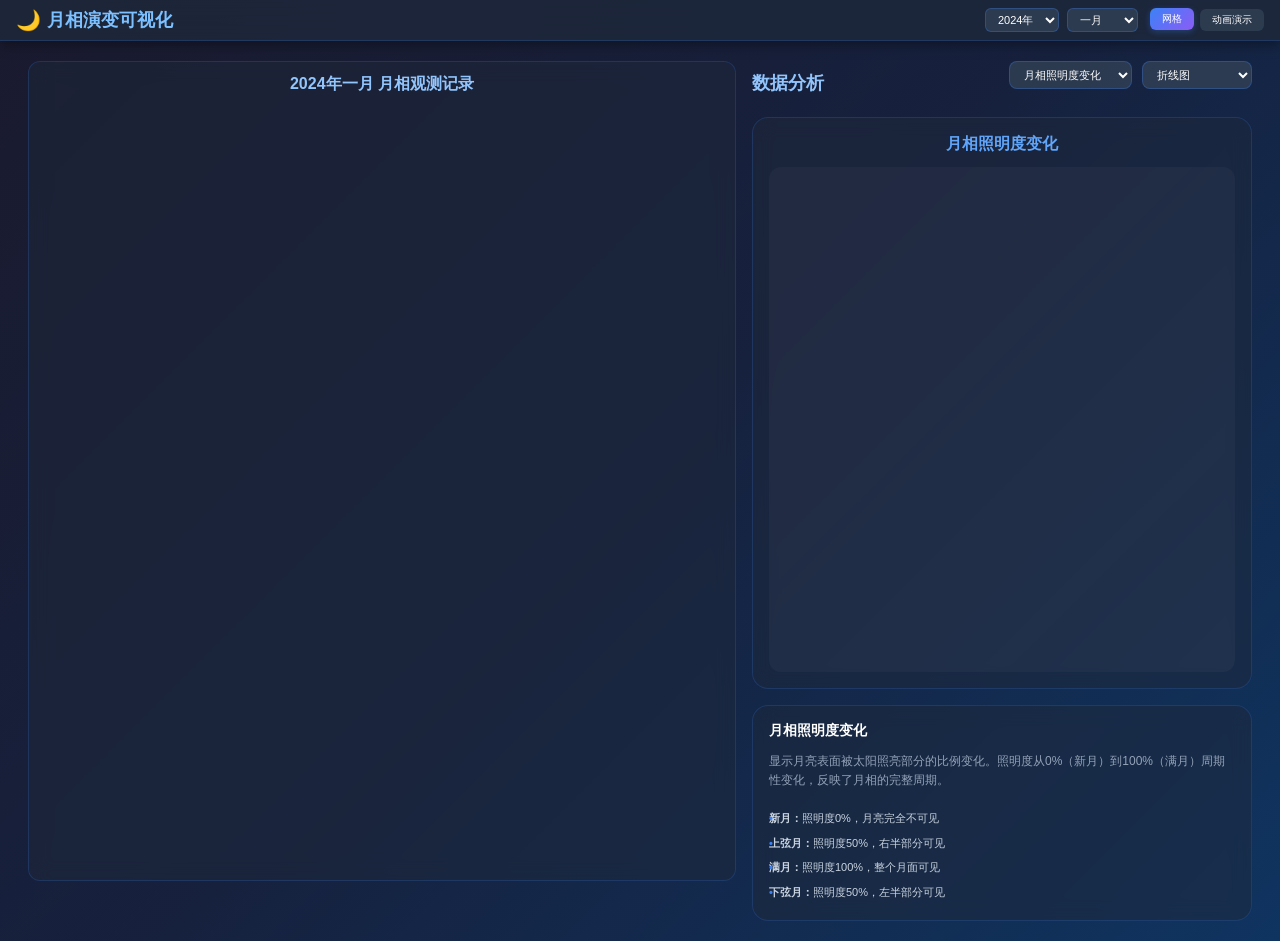
==== index.html @ 0356788e "初始提交：月相可视化项目" ====
<!DOCTYPE html>
<html lang="zh-CN">
<head>
    <meta charset="UTF-8">
    <meta name="viewport" content="width=device-width, initial-scale=1.0">
    <title>月相演变可视化</title>
    <script src="https://d3js.org/d3.v7.min.js"></script>
    <link rel="stylesheet" href="enhanced.css">
    <link rel="stylesheet" href="moon-styles.css">
</head>
<body>
    <!-- 紧凑的顶部控制栏 -->
    <header class="compact-header">
        <div class="compact-controls">
            <div class="title-section">
                <span class="moon-icon">🌙</span>
                <h1>月相演变可视化</h1>
            </div>

            <div class="control-section">
                <div class="date-controls">
                    <select id="year-select" class="compact-select">
                        <option value="2024">2024年</option>
                        <option value="2025">2025年</option>
                    </select>
                    <select id="month-select" class="compact-select">
                        <option value="0">一月</option>
                        <option value="1">二月</option>
                        <option value="2">三月</option>
                        <option value="3">四月</option>
                        <option value="4">五月</option>
                        <option value="5">六月</option>
                        <option value="6">七月</option>
                        <option value="7">八月</option>
                        <option value="8">九月</option>
                        <option value="9">十月</option>
                        <option value="10">十一月</option>
                        <option value="11">十二月</option>
                    </select>
                </div>

                <div class="view-controls">
                    <button id="grid-view-btn" class="mini-btn active">网格</button>
                    <a href="moon-animation-fixed.html" class="mini-btn" style="text-decoration: none; color: inherit; display: inline-block;">动画演示</a>
                </div>
            </div>
        </div>
    </header>

    <!-- 主内容区 - 左右两栏布局 -->
    <main class="main-content">
        <div class="content-layout">
            <!-- 左侧：月相网格 -->
            <section class="left-panel">
                <div id="grid-view" class="view-container">
                    <div class="section-header">
                        <h2 id="grid-title">2024年一月 月相观测记录</h2>
                    </div>
                    <div class="moon-grid" id="moon-grid">
                        <!-- 月相网格将通过JavaScript动态生成 -->
                    </div>
                </div>

                <div id="timeline-view" class="view-container hidden">
                    <div class="section-header">
                        <h2>月相演变时间线</h2>
                    </div>
                    <div class="timeline-container" id="timeline-container">
                        <!-- 时间线视图将通过JavaScript动态生成 -->
                    </div>
                </div>
            </section>

            <!-- 右侧：数据可视化图表 -->
            <section class="right-panel">
                <div class="charts-header">
                    <h2>数据分析</h2>
                    <div class="chart-controls">
                        <select id="parameter-select" class="parameter-select">
                            <option value="illumination">月相照明度变化</option>
                            <option value="distance">地月距离变化</option>
                            <option value="diameter">视直径变化</option>
                            <option value="distribution">月相分布统计</option>
                            <option value="relationship">照明度-距离关系</option>
                        </select>
                        <select id="chart-type-select" class="chart-type-select">
                            <option value="line">折线图</option>
                            <option value="scatter">散点图</option>
                            <option value="bar">柱状图</option>
                        </select>
                    </div>
                </div>

                <!-- 单张大图表容器 -->
                <div class="main-chart-container">
                    <div class="chart-title" id="chart-title">月相照明度变化</div>
                    <div class="main-chart" id="main-chart"></div>
                </div>

                <!-- 参数介绍区域 -->
                <div class="parameter-info">
                    <div class="parameter-content" id="parameter-content">
                        <div class="parameter-item" data-parameter="illumination">
                            <h4>月相照明度变化</h4>
                            <p>显示月亮表面被太阳照亮部分的比例变化。照明度从0%（新月）到100%（满月）周期性变化，反映了月相的完整周期。</p>
                            <ul>
                                <li><strong>新月：</strong>照明度0%，月亮完全不可见</li>
                                <li><strong>上弦月：</strong>照明度50%，右半部分可见</li>
                                <li><strong>满月：</strong>照明度100%，整个月面可见</li>
                                <li><strong>下弦月：</strong>照明度50%，左半部分可见</li>
                            </ul>
                        </div>
                    </div>
                </div>
              </section>
        </div>
    </main>

    <!-- 悬浮信息面板 -->
    <div id="hover-panel" class="hover-panel hidden">
        <div class="hover-content">
            <div class="hover-moon" id="hover-moon">
                <!-- 月相圆形将通过JavaScript生成 -->
            </div>
            <div class="hover-info">
                <h3 id="hover-phase-name">满月</h3>
                <div class="hover-details">
                    <p><span class="detail-label">日期：</span><span id="hover-date">2024-01-15</span></p>
                    <p><span class="detail-label">照明度：</span><span id="hover-illumination">100%</span></p>
                    <p><span class="detail-label">地月距离：</span><span id="hover-distance">384,400 km</span></p>
                    <p><span class="detail-label">月相进度：</span><span id="hover-progress">50.0%</span></p>
                </div>
            </div>
        </div>
    </div>

    <!-- 加载JavaScript -->
    <script src="local-moon-phases.js"></script>
    <script src="moon-visualization-final.js"></script>
</body>
</html>
---- enhanced.css ----
/* ==================== 基础样式 ==================== */
* {
    box-sizing: border-box;
    margin: 0;
    padding: 0;
}

body {
    font-family: "Segoe UI", "Microsoft YaHei", sans-serif;
    background: #0f1c2b;
    color: #f4f7fb;
    display: flex;
    flex-direction: column;
    min-height: 100vh;
}

/* ==================== 头部导航样式 ==================== */
header {
    background: linear-gradient(135deg, rgba(18, 52, 86, 0.8), rgba(32, 65, 114, 0.8));
    box-shadow: 0 4px 12px rgba(0, 0, 0, 0.35);
}

.navigation {
    background: rgba(23, 38, 58, 0.8);
    backdrop-filter: blur(10px);
    border-bottom: 1px solid rgba(124, 192, 255, 0.2);
    padding: 10px 24px;
    display: flex;
    justify-content: space-between;
    align-items: center;
    box-shadow: 0 2px 8px rgba(0, 0, 0, 0.2);
}

.nav-left, .nav-center, .nav-right {
    display: flex;
    align-items: center;
    gap: 16px;
}

.nav-link {
    color: #a9c7f6;
    text-decoration: none;
    padding: 8px 16px;
    border-radius: 6px;
    font-size: 13px;
    font-weight: 500;
    transition: all 0.3s ease;
    border: 1px solid transparent;
}

.nav-link:hover {
    background: rgba(124, 192, 255, 0.1);
    color: #7cc0ff;
    border-color: rgba(124, 192, 255, 0.3);
}

.nav-link.active {
    background: rgba(124, 192, 255, 0.2);
    color: #7cc0ff;
    border-color: rgba(124, 192, 255, 0.4);
}

.nav-center label {
    color: #cfe4ff;
    font-weight: 600;
    font-size: 13px;
}

.nav-center input,
.nav-center .year-select {
    padding: 6px 12px;
    border-radius: 6px;
    border: 1px solid rgba(124, 192, 255, 0.3);
    background: rgba(255, 255, 255, 0.08);
    color: #f4f7fb;
    font-size: 13px;
    outline: none;
    transition: border-color 0.3s ease;
    width: 100px;
    cursor: pointer;
}

.nav-center input:focus,
.nav-center .year-select:focus {
    border-color: rgba(124, 192, 255, 0.6);
    box-shadow: 0 0 0 2px rgba(124, 192, 255, 0.2);
}

.nav-center .year-select:hover {
    background: rgba(255, 255, 255, 0.12);
}

.nav-center .year-select option {
    background: rgba(23, 38, 58, 0.95);
    color: #f4f7fb;
    padding: 4px 8px;
}

/* ==================== 按钮样式 ==================== */
.action-btn {
    padding: 6px 16px;
    border-radius: 6px;
    border: none;
    background: linear-gradient(135deg, #5a99d4, #4a7fa8);
    color: #fff;
    font-size: 13px;
    font-weight: 600;
    cursor: pointer;
    transition: all 0.3s ease;
    box-shadow: 0 2px 8px rgba(0, 0, 0, 0.2);
}

.action-btn:hover {
    transform: translateY(-2px);
    box-shadow: 0 4px 12px rgba(0, 0, 0, 0.3);
}

.add-event-btn, .export-csv-btn {
    background: linear-gradient(135deg, #5a99d4, #4a7fa8);
    color: white;
    border: none;
    border-radius: 6px;
    padding: 6px 12px;
    font-size: 12px;
    font-weight: 600;
    cursor: pointer;
    transition: all 0.3s ease;
    box-shadow: 0 2px 8px rgba(0, 0, 0, 0.2);
    white-space: nowrap;
}

.add-event-btn:hover, .export-csv-btn:hover {
    transform: translateY(-1px);
    box-shadow: 0 4px 12px rgba(0, 0, 0, 0.3);
    background: linear-gradient(135deg, #6aa5d8, #5a8fb8);
}

.export-csv-btn {
    background: linear-gradient(135deg, #28a745, #218838);
}

.export-csv-btn:hover {
    background: linear-gradient(135deg, #34ce57, #28a745);
}

/* ==================== 主内容区域 ==================== */
main {
    flex: 1;
    padding: 32px;
    display: flex;
    gap: 16px;
    align-items: flex-start;
}

.main-content {
    display: flex;
    gap: 16px;
    max-width: 1600px;
    width: 100%;
    margin: 0 auto;
}

.chart-container {
    background: rgba(23, 38, 58, 0.6);
    backdrop-filter: blur(6px);
    border-radius: 16px;
    padding: 32px;
    box-shadow: 0 8px 20px rgba(0, 0, 0, 0.35);
    border: 1px solid rgba(124, 192, 255, 0.15);
    flex: 1;
}

.chart-container h2 {
    margin: 0 0 24px 0;
    color: #7cc0ff;
    font-size: 24px;
    font-weight: 600;
    padding-bottom: 16px;
    border-bottom: 2px solid rgba(124, 192, 255, 0.3);
    text-align: center;
}

/* ==================== 可视化容器样式 ==================== */
#spiral-calendar, #calendar-heatmap {
    display: flex;
    justify-content: center;
    align-items: center;
    background: rgba(255, 255, 255, 0.03);
    border-radius: 12px;
    padding: 24px;
    min-height: 300px;
}

#spiral-calendar {
    min-height: 400px;
    max-height: 600px;
    width: 100%;
    overflow: visible;
    position: relative;
}

#calendar-heatmap {
    overflow-x: auto;
}

/* ==================== 图例样式 ==================== */
.legend {
    display: flex;
    justify-content: center;
    gap: 16px;
    margin-top: 20px;
    padding-top: 16px;
    border-top: 1px solid rgba(124, 192, 255, 0.2);
    flex-wrap: wrap;
}

.legend-item {
    display: flex;
    align-items: center;
    gap: 8px;
    font-size: 13px;
    color: #a9c7f6;
}

.legend-color {
    width: 20px;
    height: 20px;
    border-radius: 4px;
    border: 1px solid rgba(124, 192, 255, 0.3);
}

/* ==================== 事件面板样式 ==================== */
.events-panel {
    background: rgba(23, 38, 58, 0.6);
    backdrop-filter: blur(6px);
    border-radius: 16px;
    padding: 24px;
    box-shadow: 0 8px 20px rgba(0, 0, 0, 0.35);
    border: 1px solid rgba(124, 192, 255, 0.15);
    width: 350px;
    max-height: 80vh;
    overflow-y: auto;
}

.events-header {
    display: flex;
    justify-content: space-between;
    align-items: center;
    margin-bottom: 16px;
    padding-bottom: 12px;
    border-bottom: 2px solid rgba(124, 192, 255, 0.3);
}

.events-panel h3 {
    color: #7cc0ff;
    font-size: 18px;
    font-weight: 600;
    margin: 0;
}

.events-actions {
    display: flex;
    gap: 8px;
    align-items: center;
}

.event-item {
    background: rgba(255, 255, 255, 0.05);
    border-radius: 8px;
    padding: 12px;
    margin-bottom: 12px;
    border: 1px solid rgba(124, 192, 255, 0.2);
    transition: all 0.2s ease;
}

.event-item:hover {
    background: rgba(255, 255, 255, 0.08);
    transform: translateY(-1px);
}

.event-date {
    color: #7cc0ff;
    font-weight: 600;
    font-size: 14px;
    margin-bottom: 4px;
}

.event-text {
    color: #f4f7fb;
    font-size: 13px;
    line-height: 1.4;
}

.delete-event {
    background: #dc3545;
    color: white;
    border: none;
    border-radius: 4px;
    padding: 4px 8px;
    font-size: 11px;
    cursor: pointer;
    margin-top: 8px;
    transition: background 0.2s ease;
}

.delete-event:hover {
    background: #c82333;
}

.no-events {
    color: #a9c7f6;
    text-align: center;
    padding: 20px;
    font-size: 14px;
}

/* ==================== 模态框样式 ==================== */
.modal {
    display: none;
    position: fixed;
    z-index: 1000;
    left: 0;
    top: 0;
    width: 100%;
    height: 100%;
    background: rgba(0, 0, 0, 0.7);
    backdrop-filter: blur(4px);
}

.modal-content {
    background: rgba(23, 38, 58, 0.95);
    margin: 15% auto;
    padding: 24px;
    border-radius: 12px;
    width: 400px;
    border: 1px solid rgba(124, 192, 255, 0.3);
    box-shadow: 0 8px 32px rgba(0, 0, 0, 0.4);
}

.modal-header {
    color: #7cc0ff;
    font-size: 18px;
    font-weight: 600;
    margin-bottom: 16px;
    padding-bottom: 12px;
    border-bottom: 2px solid rgba(124, 192, 255, 0.3);
}

.modal-date-section, .modal-event-section {
    margin-bottom: 20px;
}

.modal-date-section label, .modal-event-section label {
    display: block;
    color: #a9c7f6;
    font-size: 14px;
    font-weight: 600;
    margin-bottom: 8px;
}

.modal-date-input, .modal-input {
    width: 100%;
    padding: 10px 12px;
    border-radius: 6px;
    border: 1px solid rgba(124, 192, 255, 0.3);
    background: rgba(255, 255, 255, 0.08);
    color: #f4f7fb;
    font-size: 14px;
    outline: none;
    transition: border-color 0.3s ease;
    cursor: pointer;
}

.modal-date-input {
    margin-bottom: 8px;
}

.modal-input {
    padding: 12px;
    border-radius: 8px;
    margin-bottom: 16px;
    min-height: 80px;
    resize: vertical;
}

.modal-date-input:focus, .modal-input:focus {
    border-color: rgba(124, 192, 255, 0.6);
    box-shadow: 0 0 0 2px rgba(124, 192, 255, 0.2);
}

.modal-date-display {
    color: #7cc0ff;
    font-size: 12px;
    font-weight: 600;
    padding: 6px 8px;
    background: rgba(124, 192, 255, 0.1);
    border-radius: 4px;
    text-align: center;
}

.modal-buttons {
    display: flex;
    gap: 12px;
    justify-content: flex-end;
}

.modal-btn {
    padding: 10px 20px;
    border-radius: 8px;
    border: none;
    font-size: 14px;
    font-weight: 600;
    cursor: pointer;
    transition: all 0.3s ease;
}

.modal-btn-primary {
    background: linear-gradient(135deg, #5a99d4, #4a7fa8);
    color: #fff;
}

.modal-btn-primary:hover {
    transform: translateY(-1px);
    box-shadow: 0 4px 12px rgba(0, 0, 0, 0.3);
}

.modal-btn-secondary {
    background: rgba(255, 255, 255, 0.1);
    color: #a9c7f6;
    border: 1px solid rgba(124, 192, 255, 0.3);
}

.modal-btn-secondary:hover {
    background: rgba(255, 255, 255, 0.15);
}

/* ==================== 提示框样式 ==================== */
.tooltip {
    position: absolute;
    background: rgba(23, 38, 58, 0.95);
    border: 1px solid rgba(124, 192, 255, 0.3);
    border-radius: 6px;
    padding: 10px 14px;
    color: #f4f7fb;
    font-size: 13px;
    pointer-events: none;
    opacity: 0;
    transition: opacity 0.2s ease;
    z-index: 1000;
    box-shadow: 0 4px 12px rgba(0, 0, 0, 0.3);
    backdrop-filter: blur(6px);
}

/* ==================== 日历热力图特定样式 ==================== */
.calendar-cell {
    stroke: #4a7fa8;
    stroke-width: 1;
    rx: 2;
    ry: 2;
    cursor: pointer;
    transition: all 0.2s ease;
}

.calendar-cell:hover {
    stroke: #7cc0ff;
    stroke-width: 2;
    filter: brightness(1.2);
}

.calendar-cell.special {
    stroke: #FFA500;
    stroke-width: 2;
    fill: #FFA500 !important;
}

.calendar-cell.holiday {
    stroke: #4A90E2;
    stroke-width: 2;
    fill: #4A90E2 !important;
}

.calendar-cell.special:hover {
    stroke: #FFD700;
    filter: brightness(1.3);
}

.calendar-cell.holiday:hover {
    stroke: #5BA0F2;
    filter: brightness(1.3);
}

.month-label {
    fill: #7cc0ff;
    font-size: 12px;
    font-weight: 600;
    text-anchor: middle;
}

.weekday-label {
    fill: #7cc0ff;
    font-size: 12px;
    font-weight: 500;
    text-anchor: end;
}

/* ==================== 统计容器样式 ==================== */
.stats-container {
    display: flex;
    justify-content: space-around;
    margin-top: 20px;
    padding: 16px;
    background: rgba(255, 255, 255, 0.03);
    border-radius: 8px;
    border: 1px solid rgba(124, 192, 255, 0.2);
}

.stat-item {
    text-align: center;
}

.stat-value {
    font-size: 24px;
    font-weight: bold;
    color: #7cc0ff;
    margin-bottom: 4px;
}

.stat-label {
    font-size: 12px;
    color: #a9c7f6;
}

/* ==================== Toast动画样式 ==================== */
@keyframes slideIn {
    from {
        transform: translateX(100%);
        opacity: 0;
    }
    to {
        transform: translateX(0);
        opacity: 1;
    }
}

@keyframes slideOut {
    from {
        transform: translateX(0);
        opacity: 1;
    }
    to {
        transform: translateX(100%);
        opacity: 0;
    }
}

/* ==================== 响应式设计 ==================== */
/* ==================== 月相可视化专用样式 ==================== */
#moon-display-container {
    display: flex;
    flex-direction: column;
    align-items: center;
    gap: 20px;
    min-height: 400px;
}

.moon-info-panel {
    text-align: center;
    background: rgba(255, 255, 255, 0.05);
    border-radius: 12px;
    padding: 20px;
    border: 1px solid rgba(124, 192, 255, 0.2);
    width: 100%;
    max-width: 350px;
}

.moon-info-panel h3 {
    color: #7cc0ff;
    font-size: 22px;
    font-weight: 600;
    margin-bottom: 16px;
    text-shadow: 0 0 10px rgba(124, 192, 255, 0.3);
}

.moon-details {
    display: flex;
    flex-direction: column;
    gap: 12px;
}

.detail-row {
    display: flex;
    justify-content: space-between;
    align-items: center;
    padding: 8px 12px;
    background: rgba(255, 255, 255, 0.03);
    border-radius: 6px;
    transition: background 0.2s ease;
}

.detail-row:hover {
    background: rgba(255, 255, 255, 0.08);
}

.detail-label {
    color: #a9c7f6;
    font-size: 14px;
    font-weight: 500;
}

.detail-value {
    color: #7cc0ff;
    font-size: 14px;
    font-weight: 600;
}

.right-panel {
    display: flex;
    flex-direction: column;
    gap: 8px;
    flex: 1;
    min-width: 500px;
}

.time-control-panel {
    min-height: 200px;
}

.time-control-compact {
    min-height: 150px;
}

.time-compact-container {
    display: flex;
    flex-direction: column;
    gap: 12px;
}

.current-time-compact {
    text-align: center;
    font-size: 16px;
    color: #7cc0ff;
    font-weight: 600;
    padding: 8px;
    background: rgba(255, 255, 255, 0.05);
    border-radius: 6px;
    border: 1px solid rgba(124, 192, 255, 0.2);
}

.timeline-compact {
    display: flex;
    justify-content: center;
    background: rgba(255, 255, 255, 0.03);
    border-radius: 6px;
    padding: 8px;
}

.controls-compact {
    display: flex;
    justify-content: center;
    align-items: center;
    gap: 8px;
    flex-wrap: wrap;
}

.controls-compact .action-btn {
    padding: 8px 12px;
    font-size: 14px;
    min-width: 40px;
}

.speed-select {
    padding: 6px 12px;
    border-radius: 6px;
    border: 1px solid rgba(124, 192, 255, 0.3);
    background: rgba(255, 255, 255, 0.08);
    color: #f4f7fb;
    font-size: 13px;
    outline: none;
    cursor: pointer;
}

.speed-select:focus {
    border-color: rgba(124, 192, 255, 0.6);
    box-shadow: 0 0 0 2px rgba(124, 192, 255, 0.2);
}

.chart-controls {
    display: flex;
    justify-content: center;
    gap: 8px;
    margin-bottom: 16px;
    flex-wrap: wrap;
}

.chart-btn {
    padding: 8px 16px;
    border-radius: 6px;
    border: 1px solid rgba(124, 192, 255, 0.3);
    background: rgba(255, 255, 255, 0.08);
    color: #a9c7f6;
    font-size: 13px;
    font-weight: 500;
    cursor: pointer;
    transition: all 0.3s ease;
}

.chart-btn:hover {
    background: rgba(124, 192, 255, 0.2);
    color: #7cc0ff;
    border-color: rgba(124, 192, 255, 0.5);
}

.chart-btn.active {
    background: linear-gradient(135deg, #5a99d4, #4a7fa8);
    color: #ffffff;
    border-color: #5a99d4;
}

.chart-display-container {
    background: rgba(255, 255, 255, 0.03);
    border-radius: 8px;
    padding: 16px;
    min-height: 250px;
    display: flex;
    justify-content: center;
    align-items: center;
}

.time-display-section {
    margin-bottom: 20px;
}

.current-time {
    text-align: center;
    font-size: 18px;
    color: #7cc0ff;
    font-weight: 600;
    padding: 12px;
    background: rgba(255, 255, 255, 0.05);
    border-radius: 8px;
    border: 1px solid rgba(124, 192, 255, 0.2);
}

.timeline-container {
    margin-bottom: 20px;
    display: flex;
    justify-content: center;
    background: rgba(255, 255, 255, 0.03);
    border-radius: 8px;
    padding: 10px;
}

.controls-section {
    margin-top: 15px;
}

.controls-bar {
    display: flex;
    justify-content: center;
    gap: 12px;
    flex-wrap: wrap;
}

.action-btn.active {
    background: linear-gradient(135deg, #7cc0ff, #6aa8e8);
    transform: scale(1.05);
}

#phase-chart-container,
#distance-chart-container,
#diameter-chart-container {
    background: rgba(255, 255, 255, 0.03);
    border-radius: 8px;
    padding: 10px;
    min-height: 200px;
    display: flex;
    justify-content: center;
    align-items: center;
}

.axis {
    color: #a9c7f6;
    font-size: 12px;
}

.axis line,
.axis path {
    stroke: #7cc0ff;
    stroke-width: 1;
}

.axis text {
    fill: #a9c7f6;
}

.grid line {
    stroke: rgba(124, 192, 255, 0.1);
    stroke-dasharray: 2, 2;
}

.phase-line,
.distance-line,
.diameter-line {
    fill: none;
    stroke-width: 2;
}

.phase-line {
    stroke: #7cc0ff;
}

.distance-line {
    stroke: #ff6b6b;
}

.diameter-line {
    stroke: #4ecdc4;
}

.star {
    animation: twinkle 3s infinite;
}

@keyframes twinkle {
    0%, 100% { opacity: 0.2; }
    50% { opacity: 1; }
}

/* 响应式调整 */
@media (max-width: 768px) {
    header {
        padding: 8px 12px;
    }

    header h1 {
        font-size: 18px;
        margin-bottom: 2px;
    }

    header p {
        font-size: 11px;
    }

    main {
        padding: 16px;
        flex-direction: column;
    }

    .main-content {
        flex-direction: column;
        gap: 16px;
    }

    .controls-bar {
        padding: 8px 12px;
        flex-wrap: wrap;
        gap: 8px;
    }

    .controls-bar label {
        font-size: 12px;
    }

    .controls-bar input {
        width: 80px;
        padding: 6px 10px;
        font-size: 12px;
    }

    .action-btn {
        padding: 6px 12px;
        font-size: 12px;
    }

    .chart-container {
        padding: 16px;
        max-width: 100%;
    }

    .chart-container h2 {
        font-size: 18px;
        margin-bottom: 12px;
        padding-bottom: 8px;
    }

    .right-panel {
        min-width: auto;
        gap: 16px;
    }

    .moon-info-panel {
        max-width: 100%;
        padding: 16px;
    }

    .moon-info-panel h3 {
        font-size: 20px;
    }

    .detail-row {
        padding: 6px 10px;
    }

    .detail-label,
    .detail-value {
        font-size: 13px;
    }

    .current-time {
        font-size: 16px;
        padding: 10px;
    }

    #phase-chart-container,
    #distance-chart-container,
    #diameter-chart-container {
        min-height: 180px;
    }

    .stats-container {
        flex-direction: column;
        gap: 16px;
    }
}

/* ==================== 参数介绍样式 ==================== */
.parameter-info {
    background: rgba(23, 38, 58, 0.6);
    backdrop-filter: blur(6px);
    border: 1px solid rgba(124, 192, 255, 0.2);
    border-radius: 12px;
    padding: 20px;
    margin-top: 0;
    margin-bottom: 0;
    transition: all 0.3s ease;
}

.parameter-header {
    display: flex;
    justify-content: space-between;
    align-items: center;
    margin-bottom: 16px;
}

.parameter-header h3 {
    color: #f4f7fb;
    font-size: 16px;
    font-weight: 600;
    margin: 0;
}

.icon-selector {
    display: flex;
    gap: 6px;
}

.icon-btn {
    background: rgba(59, 130, 246, 0.2);
    border: 1px solid rgba(124, 192, 255, 0.3);
    border-radius: 6px;
    padding: 6px 10px;
    font-size: 14px;
    cursor: pointer;
    transition: all 0.3s ease;
    display: flex;
    align-items: center;
    justify-content: center;
    min-width: 36px;
    height: 36px;
}

.icon-btn:hover {
    background: rgba(59, 130, 246, 0.3);
    transform: translateY(-1px);
    box-shadow: 0 2px 8px rgba(0, 0, 0, 0.2);
}

.icon-btn.active {
    background: rgba(59, 130, 246, 0.4);
    border-color: rgba(59, 130, 246, 0.6);
    box-shadow: 0 4px 12px rgba(59, 130, 246, 0.3);
}

.parameter-content {
    color: #e2e8f0;
}

.parameter-item h4 {
    color: #f4f7fb;
    font-size: 15px;
    font-weight: 600;
    margin: 0 0 10px 0;
}

.parameter-item p {
    color: #a9c7f6;
    font-size: 13px;
    line-height: 1.5;
    margin: 0 0 12px 0;
}

.parameter-item ul {
    list-style: none;
    padding: 0;
    margin: 0;
}

.parameter-item li {
    color: #cbd5e1;
    font-size: 12px;
    line-height: 1.4;
    padding: 4px 0;
    padding-left: 14px;
    position: relative;
}

.parameter-item li:before {
    content: "•";
    color: #60a5fa;
    position: absolute;
    left: 0;
    font-weight: bold;
}
---- moon-styles.css ----
/* ==================== 月相可视化专用样式 ==================== */

body {
    margin: 0;
    padding: 0;
    font-family: 'Segoe UI', 'Microsoft YaHei', sans-serif;
    background: linear-gradient(135deg, #1a1a2e 0%, #16213e 50%, #0f3460 100%);
    color: #ffffff;
    min-height: 100vh;
}

/* ==================== 超紧凑顶部控制栏 ==================== */
.compact-header {
    background: rgba(30, 41, 59, 0.8);
    backdrop-filter: blur(20px);
    border-bottom: 1px solid rgba(59, 130, 246, 0.2);
    padding: 8px 16px;
    position: sticky;
    top: 0;
    z-index: 100;
}

.compact-controls {
    max-width: 1400px;
    margin: 0 auto;
    display: flex;
    justify-content: space-between;
    align-items: center;
    gap: 12px;
}

.title-section {
    display: flex;
    align-items: center;
    gap: 6px;
}

.title-section .moon-icon {
    font-size: 20px;
}

.title-section h1 {
    margin: 0;
    font-size: 18px;
    font-weight: 700;
    color: #7cc0ff;
}

.control-section {
    display: flex;
    align-items: center;
    gap: 12px;
}

.date-controls {
    display: flex;
    gap: 8px;
    align-items: center;
}

.compact-select {
    background: rgba(51, 65, 85, 0.8);
    border: 1px solid rgba(59, 130, 246, 0.3);
    border-radius: 6px;
    padding: 4px 8px;
    color: #ffffff;
    font-size: 11px;
    cursor: pointer;
    transition: all 0.3s ease;
    outline: none;
}

.compact-select:hover {
    background: rgba(71, 85, 105, 0.8);
    border-color: rgba(59, 130, 246, 0.5);
}

.compact-select:focus {
    border-color: #3b82f6;
    box-shadow: 0 0 0 2px rgba(59, 130, 246, 0.1);
}

.view-controls, .chart-controls {
    display: flex;
    gap: 6px;
}

.mini-btn {
    padding: 4px 12px;
    border-radius: 6px;
    border: none;
    background: rgba(51, 65, 85, 0.8);
    color: #94a3b8;
    font-size: 10px;
    font-weight: 500;
    cursor: pointer;
    transition: all 0.3s ease;
}

.mini-btn:hover {
    background: rgba(71, 85, 105, 0.8);
    color: #cbd5e1;
}

.mini-btn.active {
    background: linear-gradient(135deg, #3b82f6, #8b5cf6);
    color: #ffffff;
    transform: translateY(-1px);
    box-shadow: 0 2px 6px rgba(59, 130, 246, 0.3);
}

/* ==================== 主内容区 ==================== */
.main-content {
    padding: 8px 4px;
    flex: 1;
    height: calc(100vh - 40px);
    overflow: hidden;
}

.content-wrapper {
    max-width: 1200px;
    margin: 0 auto;
}

.view-container {
    background: rgba(30, 41, 59, 0.5);
    backdrop-filter: blur(10px);
    border-radius: 12px;
    padding: 12px;
    border: 1px solid rgba(59, 130, 246, 0.2);
    margin-bottom: 12px;
    height: calc(100vh - 80px);
    overflow: hidden;
}

.view-container.hidden {
    display: none;
}

.section-header {
    text-align: center;
    margin-bottom: 12px;
}

.section-header h2 {
    margin: 0;
    font-size: 16px;
    font-weight: 600;
    color: #93c5fd;
}

/* ==================== 网格视图 ==================== */
.moon-grid {
    display: grid;
    grid-template-columns: repeat(7, 1fr);
    gap: 16px;
}

.moon-card {
    background: rgba(51, 65, 85, 0.5);
    border-radius: 16px;
    padding: 16px;
    text-align: center;
    cursor: pointer;
    transition: all 0.3s ease;
    border: 1px solid rgba(59, 130, 246, 0.2);
    position: relative;
}

.moon-card:hover {
    background: rgba(71, 85, 105, 0.6);
    transform: translateY(-4px) scale(1.02);
    border-color: rgba(59, 130, 246, 0.4);
    box-shadow: 0 8px 24px rgba(0, 0, 0, 0.2);
}

.moon-day {
    font-size: 12px;
    color: #94a3b8;
    margin-bottom: 8px;
    font-weight: 500;
}

.moon-phase-svg {
    margin: 8px 0;
}

.moon-phase-name {
    font-size: 13px;
    font-weight: 600;
    color: #60a5fa;
    margin-bottom: 4px;
}

.moon-illumination {
    font-size: 11px;
    color: #64748b;
}

/* ==================== 时间线视图 ==================== */
.timeline-container {
    position: relative;
    padding: 40px 20px;
}

.timeline-axis {
    position: absolute;
    top: 100px;
    left: 0;
    right: 0;
    height: 2px;
    background: linear-gradient(90deg, #3b82f6, #a855f7, #3b82f6);
    border-radius: 1px;
}

.timeline-items {
    display: flex;
    justify-content: space-between;
    align-items: flex-start;
    position: relative;
    z-index: 1;
}

.timeline-item {
    display: flex;
    flex-direction: column;
    align-items: center;
    text-align: center;
    max-width: 80px;
}

.timeline-date {
    font-size: 14px;
    font-weight: 600;
    color: #60a5fa;
    margin-bottom: 8px;
}

.timeline-phase-name {
    font-size: 12px;
    color: #93c5fd;
    margin-bottom: 4px;
}

.timeline-illumination {
    font-size: 11px;
    color: #64748b;
}

/* ==================== 参数介绍区域 ==================== */
.parameter-info {
    background: rgba(30, 41, 59, 0.5);
    backdrop-filter: blur(10px);
    border-radius: 16px;
    padding: 24px;
    border: 1px solid rgba(59, 130, 246, 0.2);
    transition: all 0.3s ease;
}

.parameter-header {
    display: flex;
    justify-content: space-between;
    align-items: center;
    margin-bottom: 20px;
}

.parameter-header h3 {
    color: #ffffff;
    font-size: 18px;
    font-weight: 600;
    margin: 0;
}

.icon-selector {
    display: flex;
    gap: 8px;
}

.icon-btn {
    background: rgba(59, 130, 246, 0.1);
    border: 1px solid rgba(59, 130, 246, 0.2);
    border-radius: 8px;
    padding: 8px 12px;
    font-size: 16px;
    cursor: pointer;
    transition: all 0.3s ease;
    display: flex;
    align-items: center;
    justify-content: center;
    min-width: 40px;
    height: 40px;
}

.icon-btn:hover {
    background: rgba(59, 130, 246, 0.2);
    border-color: rgba(59, 130, 246, 0.4);
    transform: translateY(-1px);
}

.icon-btn.active {
    background: linear-gradient(135deg, rgba(59, 130, 246, 0.3), rgba(139, 92, 246, 0.3));
    border-color: rgba(59, 130, 246, 0.5);
    box-shadow: 0 4px 12px rgba(59, 130, 246, 0.2);
}

.parameter-content {
    color: #e2e8f0;
}

.parameter-item h4 {
    color: #ffffff;
    font-size: 16px;
    font-weight: 600;
    margin: 0 0 12px 0;
}

.parameter-item p {
    color: #94a3b8;
    font-size: 14px;
    line-height: 1.6;
    margin: 0 0 16px 0;
}

.parameter-item ul {
    list-style: none;
    padding: 0;
    margin: 0;
}

.parameter-item li {
    color: #cbd5e1;
    font-size: 13px;
    line-height: 1.5;
    padding: 6px 0;
    padding-left: 16px;
    position: relative;
}

.parameter-item li:before {
    content: "•";
    color: #3b82f6;
    position: absolute;
    left: 0;
    font-weight: bold;
}

/* ==================== 悬浮信息面板 ==================== */
.hover-panel {
    position: fixed;
    bottom: 32px;
    right: 32px;
    background: rgba(30, 41, 59, 0.95);
    backdrop-filter: blur(20px);
    border-radius: 20px;
    padding: 24px;
    border: 1px solid rgba(59, 130, 246, 0.3);
    box-shadow: 0 20px 40px rgba(0, 0, 0, 0.3);
    z-index: 1000;
    max-width: 320px;
    opacity: 0;
    transform: translateY(20px);
    transition: all 0.3s ease;
}

.hover-panel:not(.hidden) {
    opacity: 1;
    transform: translateY(0);
}

.hover-content {
    display: flex;
    gap: 20px;
    align-items: flex-start;
}

.hover-moon {
    flex-shrink: 0;
}

.hover-info h3 {
    margin: 0 0 16px 0;
    font-size: 20px;
    font-weight: 600;
    color: #60a5fa;
}

.hover-details p {
    margin: 8px 0;
    font-size: 14px;
    color: #e2e8f0;
    display: flex;
    justify-content: space-between;
}

.detail-label {
    color: #94a3b8;
    font-weight: 500;
}

/* ==================== 动画效果 ==================== */
@keyframes fadeIn {
    from {
        opacity: 0;
        transform: translateY(20px);
    }
    to {
        opacity: 1;
        transform: translateY(0);
    }
}

.moon-card {
    animation: fadeIn 0.5s ease-out;
}

/* ==================== 响应式设计 ==================== */
@media (max-width: 1024px) {
    .moon-grid {
        grid-template-columns: repeat(5, 1fr);
        gap: 12px;
    }

    .parameter-header {
        flex-direction: column;
        gap: 16px;
        align-items: flex-start;
    }

    .icon-selector {
        flex-wrap: wrap;
    }

    .timeline-items {
        flex-wrap: wrap;
        gap: 20px;
        justify-content: center;
    }
}

@media (max-width: 768px) {
    .header-content {
        flex-direction: column;
        gap: 16px;
        text-align: center;
    }

    .date-controls {
        justify-content: center;
        flex-wrap: wrap;
    }

    .moon-grid {
        grid-template-columns: repeat(4, 1fr);
        gap: 10px;
    }

    .view-container {
        padding: 20px;
    }

    .parameter-info {
        padding: 20px;
    }

    .icon-btn {
        min-width: 36px;
        height: 36px;
        font-size: 14px;
    }

    .hover-panel {
        bottom: 16px;
        right: 16px;
        left: 16px;
        max-width: none;
    }

    .hover-content {
        flex-direction: column;
        gap: 16px;
        text-align: center;
    }
}

@media (max-width: 480px) {
    .moon-grid {
        grid-template-columns: repeat(3, 1fr);
        gap: 8px;
    }

    .moon-card {
        padding: 12px;
    }

    .logo h1 {
        font-size: 22px;
    }

    .view-btn {
        padding: 8px 16px;
        font-size: 13px;
    }
}
/* ==================== 新布局样式 ==================== */
.main-content {
    padding: 20px;
    flex: 1;
}

.content-layout {
    width: 100%;
    display: flex;
    gap: 16px;
    height: calc(100vh - 40px);
    padding: 0 8px;
}

.left-panel {
    flex: 1.5;
    display: flex;
    flex-direction: column;
}

.right-panel {
    flex: 1;
    display: flex;
    flex-direction: column;
    gap: 8px;
    overflow: hidden;
}

.charts-header {
    display: flex;
    justify-content: space-between;
    align-items: center;
    margin-bottom: 4px;
}

.charts-header h2 {
    margin: 0;
    font-size: 18px;
    font-weight: 600;
    color: #93c5fd;
}

.chart-controls {
    display: flex;
    gap: 10px;
    align-items: center;
}

.parameter-select, .chart-type-select {
    background: rgba(51, 65, 85, 0.8);
    border: 1px solid rgba(59, 130, 246, 0.3);
    border-radius: 8px;
    padding: 6px 10px;
    color: #ffffff;
    font-size: 11px;
    cursor: pointer;
    transition: all 0.3s ease;
    outline: none;
    min-width: 110px;
}

.parameter-select:hover, .chart-type-select:hover {
    background: rgba(71, 85, 105, 0.8);
    border-color: rgba(59, 130, 246, 0.5);
}

.parameter-select:focus, .chart-type-select:focus {
    border-color: #3b82f6;
    box-shadow: 0 0 0 2px rgba(59, 130, 246, 0.1);
}

.main-chart-container {
    background: rgba(30, 41, 59, 0.5);
    backdrop-filter: blur(10px);
    border-radius: 16px;
    padding: 16px;
    border: 1px solid rgba(59, 130, 246, 0.2);
    flex: 1;
    display: flex;
    flex-direction: column;
    min-height: 280px;
    margin-bottom: 8px;
    margin-top: 0;
}

.chart-title {
    font-size: 16px;
    font-weight: 600;
    color: #60a5fa;
    margin-bottom: 12px;
    text-align: center;
}

.main-chart {
    flex: 1;
    background: rgba(255, 255, 255, 0.03);
    border-radius: 12px;
    display: flex;
    align-items: center;
    justify-content: center;
    min-height: 200px;
    position: relative;
}

.main-chart svg {
    width: 100%;
    height: 100%;
}

/* 更新网格样式以适应新布局 */
.moon-grid {
    display: grid;
    grid-template-columns: repeat(7, 1fr);
    gap: 8px;
    height: calc(100vh - 150px);
    overflow: hidden;
    align-content: start;
}

.moon-card {
    background: rgba(51, 65, 85, 0.5);
    border-radius: 8px;
    padding: 6px;
    text-align: center;
    cursor: pointer;
    transition: all 0.3s ease;
    border: 1px solid rgba(59, 130, 246, 0.2);
    height: fit-content;
}

.moon-card:hover {
    background: rgba(71, 85, 105, 0.6);
    transform: translateY(-1px) scale(1.01);
    border-color: rgba(59, 130, 246, 0.4);
    box-shadow: 0 4px 12px rgba(0, 0, 0, 0.2);
}

.moon-day {
    font-size: 9px;
    color: #94a3b8;
    margin-bottom: 4px;
    font-weight: 500;
}

.moon-phase-svg {
    margin: 4px 0;
}

.moon-phase-name {
    font-size: 10px;
    font-weight: 600;
    color: #60a5fa;
    margin-bottom: 2px;
}

.moon-illumination {
    font-size: 8px;
    color: #64748b;
}

/* 更新参数介绍样式 */
.parameter-info {
    margin-top: 0;
    margin-bottom: 0;
    padding: 16px;
}

.parameter-header h3 {
    font-size: 14px;
}

.icon-btn {
    min-width: 32px;
    height: 32px;
    font-size: 12px;
    padding: 4px 8px;
}

.parameter-item h4 {
    font-size: 14px;
}

.parameter-item p {
    font-size: 12px;
}

.parameter-item li {
    font-size: 11px;
    padding: 4px 0;
}

/* 响应式设计 */
@media (max-width: 1200px) {
    .content-layout {
        flex-direction: column;
        height: auto;
    }
    
    .moon-grid {
        grid-template-columns: repeat(5, 1fr);
        max-height: 400px;
    }
    
    .parameter-header {
        flex-direction: column;
        align-items: flex-start;
        gap: 12px;
    }
}

@media (max-width: 768px) {
    .compact-controls {
        flex-direction: column;
        gap: 12px;
        align-items: stretch;
    }
    
    .control-section {
        flex-direction: column;
        gap: 12px;
        align-items: stretch;
    }
    
    .date-controls {
        justify-content: center;
    }
    
    .view-controls {
        justify-content: center;
    }
    
    .moon-grid {
        grid-template-columns: repeat(4, 1fr);
        gap: 8px;
    }
    
    .icon-selector {
        justify-content: center;
    }
}
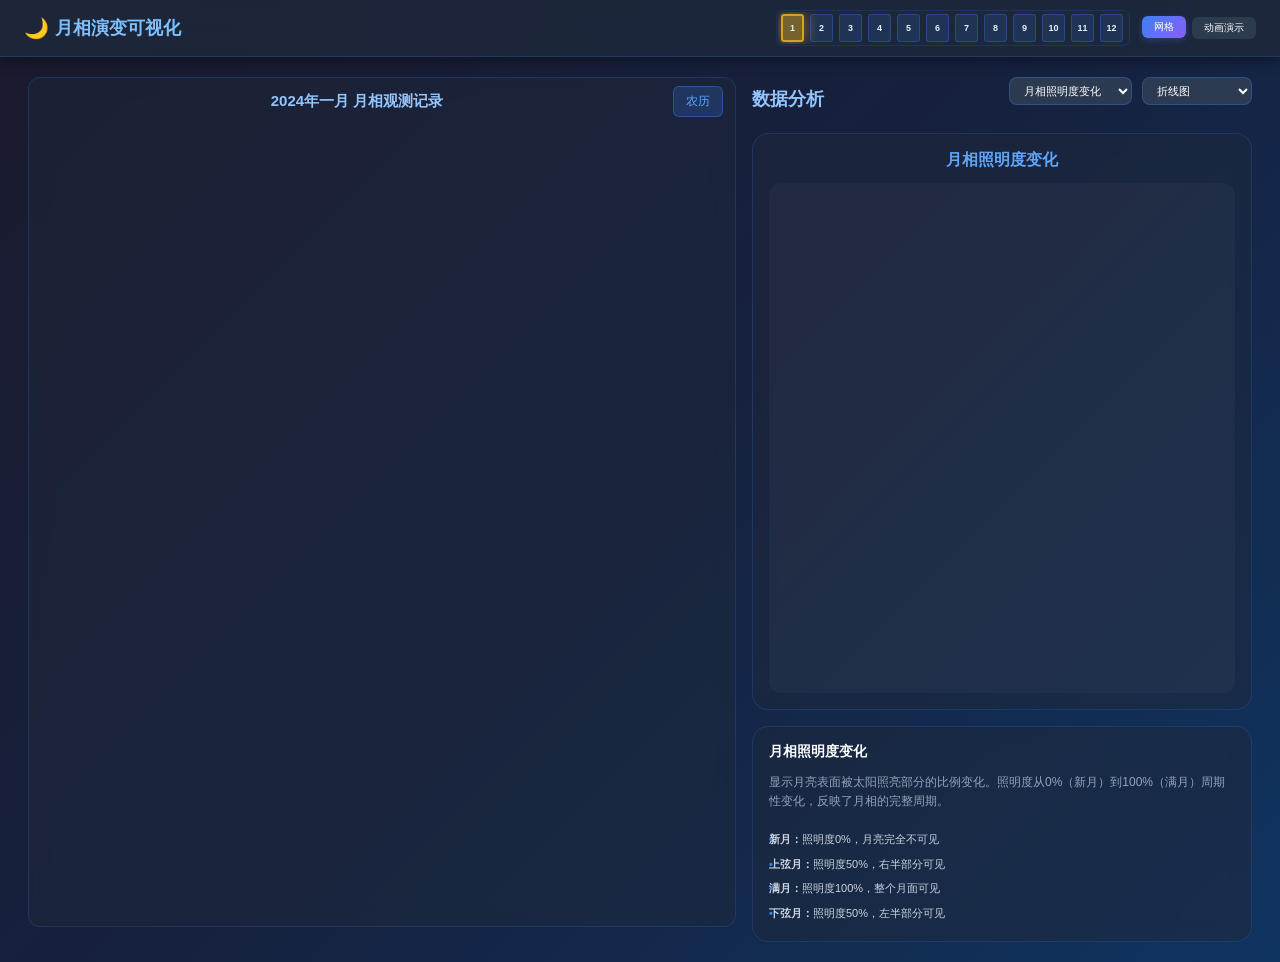
==== commit eeafffac: "Add files via upload  现在概览图只保留了月份覆盖层的数字按钮（1-12月）       ，用户可以直接点击这些数字来切换月份，导航栏会更       加简洁。" ====
--- a/index.html
+++ b/index.html
@@ -18,25 +18,27 @@
             </div>
 
             <div class="control-section">
-                <div class="date-controls">
-                    <select id="year-select" class="compact-select">
-                        <option value="2024">2024年</option>
-                        <option value="2025">2025年</option>
-                    </select>
-                    <select id="month-select" class="compact-select">
-                        <option value="0">一月</option>
-                        <option value="1">二月</option>
-                        <option value="2">三月</option>
-                        <option value="3">四月</option>
-                        <option value="4">五月</option>
-                        <option value="5">六月</option>
-                        <option value="6">七月</option>
-                        <option value="7">八月</option>
-                        <option value="8">九月</option>
-                        <option value="9">十月</option>
-                        <option value="10">十一月</option>
-                        <option value="11">十二月</option>
-                    </select>
+                <!-- 年度概览图 - 替代下拉框 -->
+                <div class="overview-container">
+                    <div class="overview-map" id="overview-map">
+                        <map name="year-overview-map" id="year-overview-map">
+                            <!-- 12个月的可点击区域，适应350px宽度和32px高度 -->
+                            <area shape="rect" coords="0,0,28,32" alt="1月" data-month="0">
+                            <area shape="rect" coords="29,0,57,32" alt="2月" data-month="1">
+                            <area shape="rect" coords="58,0,86,32" alt="3月" data-month="2">
+                            <area shape="rect" coords="87,0,115,32" alt="4月" data-month="3">
+                            <area shape="rect" coords="116,0,144,32" alt="5月" data-month="4">
+                            <area shape="rect" coords="145,0,173,32" alt="6月" data-month="5">
+                            <area shape="rect" coords="174,0,202,32" alt="7月" data-month="6">
+                            <area shape="rect" coords="203,0,231,32" alt="8月" data-month="7">
+                            <area shape="rect" coords="232,0,260,32" alt="9月" data-month="8">
+                            <area shape="rect" coords="261,0,289,32" alt="10月" data-month="9">
+                            <area shape="rect" coords="290,0,318,32" alt="11月" data-month="10">
+                            <area shape="rect" coords="319,0,350,32" alt="12月" data-month="11">
+                        </map>
+                        <!-- 月份覆盖层用于高亮显示 -->
+                        <div class="month-overlay" id="month-overlay"></div>
+                    </div>
                 </div>
 
                 <div class="view-controls">
@@ -55,6 +57,7 @@
                 <div id="grid-view" class="view-container">
                     <div class="section-header">
                         <h2 id="grid-title">2024年一月 月相观测记录</h2>
+                        <button id="lunar-toggle" class="lunar-toggle-btn">农历</button>
                     </div>
                     <div class="moon-grid" id="moon-grid">
                         <!-- 月相网格将通过JavaScript动态生成 -->
@@ -126,6 +129,7 @@
                 <h3 id="hover-phase-name">满月</h3>
                 <div class="hover-details">
                     <p><span class="detail-label">日期：</span><span id="hover-date">2024-01-15</span></p>
+                    <p><span class="detail-label">农历：</span><span id="hover-lunar-date">腊月初五</span></p>
                     <p><span class="detail-label">照明度：</span><span id="hover-illumination">100%</span></p>
                     <p><span class="detail-label">地月距离：</span><span id="hover-distance">384,400 km</span></p>
                     <p><span class="detail-label">月相进度：</span><span id="hover-progress">50.0%</span></p>
@@ -135,6 +139,7 @@
     </div>
 
     <!-- 加载JavaScript -->
+    <script src="lunar-calendar.js"></script>
     <script src="local-moon-phases.js"></script>
     <script src="moon-visualization-final.js"></script>
 </body>
--- a/moon-styles.css
+++ b/moon-styles.css
@@ -14,7 +14,7 @@
     background: rgba(30, 41, 59, 0.8);
     backdrop-filter: blur(20px);
     border-bottom: 1px solid rgba(59, 130, 246, 0.2);
-    padding: 8px 16px;
+    padding: 10px 24px;
     position: sticky;
     top: 0;
     z-index: 100;
@@ -50,6 +50,88 @@
     display: flex;
     align-items: center;
     gap: 12px;
+}
+
+/* 年度概览图样式 */
+.overview-container {
+    background: rgba(30, 41, 59, 0.4);
+    border-radius: 6px;
+    padding: 1px;
+    border: 1px solid rgba(59, 130, 246, 0.15);
+    backdrop-filter: blur(8px);
+    flex-shrink: 0;
+}
+
+.overview-title {
+    font-size: 10px;
+    color: #93c5fd;
+    text-align: center;
+    margin-bottom: 2px;
+    font-weight: 500;
+}
+
+.overview-map {
+    position: relative;
+    width: 350px;
+    height: 32px;
+    overflow: hidden;
+    border-radius: 4px;
+    cursor: pointer;
+}
+
+.overview-map img {
+    width: 100%;
+    height: 100%;
+    object-fit: contain;
+    border-radius: 8px;
+}
+
+.month-overlay {
+    position: absolute;
+    top: 0;
+    left: 0;
+    width: 100%;
+    height: 100%;
+    pointer-events: none;
+    border-radius: 8px;
+}
+
+.month-overlay .month-highlight {
+    position: absolute;
+    background: rgba(251, 191, 36, 0.3);
+    border: 2px solid rgba(251, 191, 36, 0.6);
+    border-radius: 4px;
+    pointer-events: auto;
+    transition: all 0.3s ease;
+}
+
+.month-overlay .month-highlight:hover {
+    background: rgba(251, 191, 36, 0.4);
+    border-color: rgba(251, 191, 36, 0.8);
+    transform: scale(1.05);
+}
+
+.area-rect {
+    position: absolute;
+    background: rgba(59, 130, 246, 0.15);
+    border: 1px solid rgba(59, 130, 246, 0.3);
+    border-radius: 3px;
+    cursor: pointer;
+    transition: all 0.3s ease;
+    backdrop-filter: blur(2px);
+}
+
+.area-rect:hover {
+    background: rgba(59, 130, 246, 0.25);
+    border-color: rgba(59, 130, 246, 0.5);
+    transform: scale(1.1);
+}
+
+.area-rect.active {
+    background: rgba(251, 191, 36, 0.4);
+    border: 2px solid rgba(251, 191, 36, 0.7);
+    box-shadow: 0 0 15px rgba(251, 191, 36, 0.5);
+    z-index: 20;
 }
 
 .date-controls {
@@ -113,24 +195,29 @@
 .main-content {
     padding: 8px 4px;
     flex: 1;
-    height: calc(100vh - 40px);
+    height: calc(100vh - 35px);
     overflow: hidden;
 }
 
 .content-wrapper {
     max-width: 1200px;
     margin: 0 auto;
+    height: calc(100vh - 35px);
+    display: flex;
+    gap: 16px;
 }
 
 .view-container {
     background: rgba(30, 41, 59, 0.5);
     backdrop-filter: blur(10px);
     border-radius: 12px;
-    padding: 12px;
+    padding: 8px;
     border: 1px solid rgba(59, 130, 246, 0.2);
     margin-bottom: 12px;
-    height: calc(100vh - 80px);
+    height: calc(100vh - 50px);
     overflow: hidden;
+    display: flex;
+    flex-direction: column;
 }
 
 .view-container.hidden {
@@ -138,28 +225,62 @@
 }
 
 .section-header {
-    text-align: center;
-    margin-bottom: 12px;
+    display: flex;
+    justify-content: space-between;
+    align-items: center;
+    margin-bottom: 8px;
+    flex-shrink: 0;
+    padding: 0 4px;
 }
 
 .section-header h2 {
     margin: 0;
-    font-size: 16px;
+    font-size: 15px;
     font-weight: 600;
     color: #93c5fd;
+    flex: 1;
+    text-align: center;
+}
+
+.lunar-toggle-btn {
+    padding: 6px 12px;
+    background: rgba(59, 130, 246, 0.2);
+    border: 1px solid rgba(59, 130, 246, 0.4);
+    border-radius: 6px;
+    color: #60a5fa;
+    font-size: 12px;
+    font-weight: 500;
+    cursor: pointer;
+    transition: all 0.3s ease;
+    white-space: nowrap;
+}
+
+.lunar-toggle-btn:hover {
+    background: rgba(59, 130, 246, 0.3);
+    border-color: rgba(59, 130, 246, 0.6);
+    transform: translateY(-1px);
+}
+
+.lunar-toggle-btn.active {
+    background: rgba(59, 130, 246, 0.3);
+    border-color: rgba(59, 130, 246, 0.6);
+    color: #60a5fa;
 }
 
 /* ==================== 网格视图 ==================== */
 .moon-grid {
     display: grid;
     grid-template-columns: repeat(7, 1fr);
-    gap: 16px;
+    gap: 12px;
+    flex: 1;
+    overflow: hidden;
+    align-content: start;
 }
 
 .moon-card {
     background: rgba(51, 65, 85, 0.5);
-    border-radius: 16px;
-    padding: 16px;
+    border-radius: 12px;
+    padding: 10px;
     text-align: center;
     cursor: pointer;
     transition: all 0.3s ease;
@@ -175,21 +296,24 @@
 }
 
 .moon-day {
-    font-size: 12px;
+    font-size: 11px;
     color: #94a3b8;
-    margin-bottom: 8px;
+    margin-bottom: 6px;
     font-weight: 500;
 }
 
 .moon-phase-svg {
-    margin: 8px 0;
+    margin: 4px 0;
+    display: flex !important;
+    align-items: center !important;
+    justify-content: center !important;
 }
 
 .moon-phase-name {
-    font-size: 13px;
+    font-size: 11px;
     font-weight: 600;
     color: #60a5fa;
-    margin-bottom: 4px;
+    margin-bottom: 3px;
 }
 
 .moon-illumination {
@@ -397,6 +521,12 @@
     font-weight: 500;
 }
 
+/* 农历日期特殊样式 */
+#hover-lunar-date {
+    color: #fbbf24;
+    font-weight: 600;
+}
+
 /* ==================== 动画效果 ==================== */
 @keyframes fadeIn {
     from {
@@ -414,6 +544,21 @@
 }
 
 /* ==================== 响应式设计 ==================== */
+
+@media (max-width: 1024px) {
+    .overview-container {
+        max-width: 250px;
+    }
+
+    .overview-map {
+        width: 250px;
+        height: 60px;
+    }
+
+    .area-rect {
+        width: 50px !important;
+    }
+}
 @media (max-width: 1024px) {
     .moon-grid {
         grid-template-columns: repeat(5, 1fr);
@@ -511,7 +656,7 @@
     width: 100%;
     display: flex;
     gap: 16px;
-    height: calc(100vh - 40px);
+    height: calc(100vh - 35px);
     padding: 0 8px;
 }
 
@@ -519,6 +664,7 @@
     flex: 1.5;
     display: flex;
     flex-direction: column;
+    height: 100%;
 }
 
 .right-panel {
@@ -527,6 +673,7 @@
     flex-direction: column;
     gap: 8px;
     overflow: hidden;
+    height: 100%;
 }
 
 .charts-header {
@@ -647,6 +794,9 @@
 
 .moon-phase-svg {
     margin: 4px 0;
+    display: flex !important;
+    align-items: center !important;
+    justify-content: center !important;
 }
 
 .moon-phase-name {
